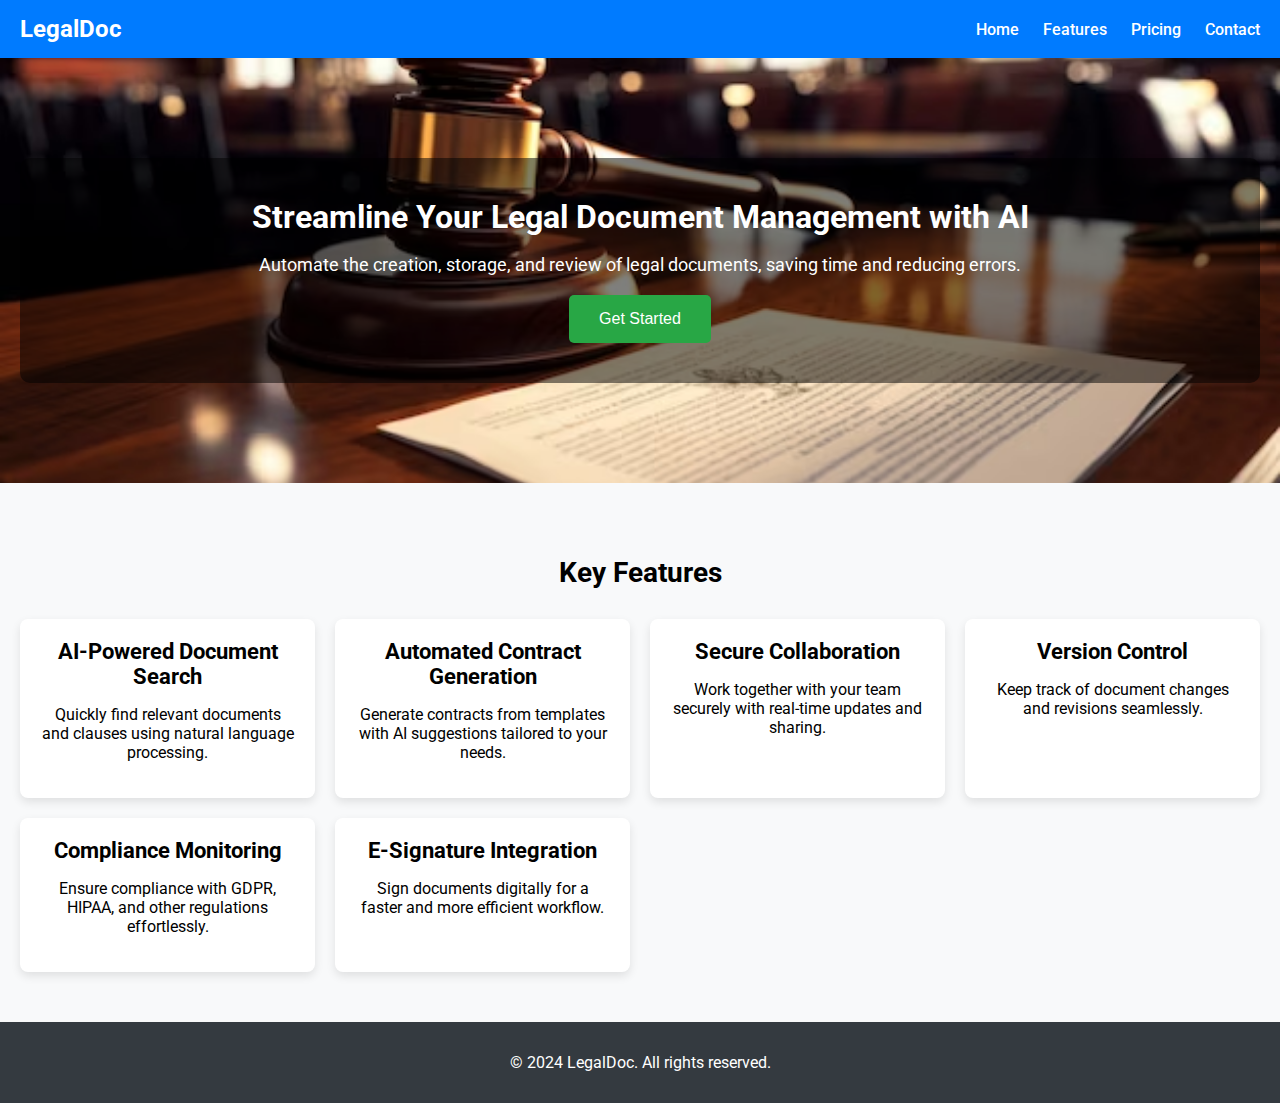
==== index.html @ 19429a94 "Add files via upload" ====
<!DOCTYPE html>
<html lang="en">
<head>
    <meta charset="UTF-8">
    <meta name="viewport" content="width=device-width, initial-scale=1.0">
    <title>LegalDoc - AI-Powered Legal Document Management System</title>
    <link rel="stylesheet" href="style.css">
    <link href="https://fonts.googleapis.com/css2?family=Roboto:wght@300;400;500;700&display=swap" rel="stylesheet">
</head>
<body>
    <header>
        <nav>
            <h1>LegalDoc</h1>
            <ul>
                <li><a href="#">Home</a></li>
                <li><a href="#">Features</a></li>
                <li><a href="#">Pricing</a></li>
                <li><a href="#">Contact</a></li>
            </ul>
        </nav>
    </header>
    <main>
        <section class="hero">
            <div class="hero-content">
                <h2>Streamline Your Legal Document Management with AI</h2>
                <p>Automate the creation, storage, and review of legal documents, saving time and reducing errors.</p>
                <button class="cta-button">Get Started</button>
            </div>
        </section>
        <section class="features">
            <h2>Key Features</h2>
            <div class="feature-grid">
                <div class="feature-item">
                    <h3>AI-Powered Document Search</h3>
                    <p>Quickly find relevant documents and clauses using natural language processing.</p>
                </div>
                <div class="feature-item">
                    <h3>Automated Contract Generation</h3>
                    <p>Generate contracts from templates with AI suggestions tailored to your needs.</p>
                </div>
                <div class="feature-item">
                    <h3>Secure Collaboration</h3>
                    <p>Work together with your team securely with real-time updates and sharing.</p>
                </div>
                <div class="feature-item">
                    <h3>Version Control</h3>
                    <p>Keep track of document changes and revisions seamlessly.</p>
                </div>
                <div class="feature-item">
                    <h3>Compliance Monitoring</h3>
                    <p>Ensure compliance with GDPR, HIPAA, and other regulations effortlessly.</p>
                </div>
                <div class="feature-item">
                    <h3>E-Signature Integration</h3>
                    <p>Sign documents digitally for a faster and more efficient workflow.</p>
                </div>
            </div>
        </section>
    </main>
    <footer>
        <p>&copy; 2024 LegalDoc. All rights reserved.</p>
    </footer>
    <script src="script.js"></script>
</body>
</html>
---- style.css ----
body {
    font-family: 'Roboto', sans-serif;
    background-color: #f8f9fa;
    margin: 0;
    padding: 0;
}

header {
    background: #007bff;
    color: white;
    padding: 15px 0;
    text-align: center;
}

nav {
    display: flex;
    justify-content: space-between;
    align-items: center;
    padding: 0 20px;
}

nav h1 {
    margin: 0;
    font-size: 24px;
}

nav ul {
    list-style-type: none;
    padding: 0;
    margin: 0;
}

nav ul li {
    display: inline;
    margin-left: 20px;
}

nav ul li a {
    color: white;
    text-decoration: none;
    font-weight: 500;
    transition: color 0.3s;
}

nav ul li a:hover {
    color: #e0e0e0;
}

.hero {
    background: url('Backgroundimg.png') center/cover no-repeat; /* Placeholder image */
    color: white;
    text-align: center;
    padding: 100px 20px;
}

.hero-content {
    background: rgba(0, 0, 0, 0.5);
    padding: 40px;
    border-radius: 10px;
}

.hero h2 {
    font-size: 32px;
    margin: 0 0 10px;
}

.hero p {
    font-size: 18px;
    margin-bottom: 20px;
}

.cta-button {
    background-color: #28a745;
    color: white;
    padding: 15px 30px;
    border: none;
    border-radius: 5px;
    cursor: pointer;
    font-size: 16px;
    transition: background 0.3s;
}

.cta-button:hover {
    background-color: #218838;
}

.features {
    text-align: center;
    padding: 50px 20px;
}

.features h2 {
    margin-bottom: 30px;
    font-size: 28px;
}

.feature-grid {
    display: grid;
    grid-template-columns: repeat(auto-fill, minmax(250px, 1fr));
    gap: 20px;
}

.feature-item {
    background: white;
    border-radius: 8px;
    padding: 20px;
    box-shadow: 0 4px 10px rgba(0, 0, 0, 0.1);
    transition: transform 0.3s;
}

.feature-item:hover {
    transform: translateY(-5px);
}

.feature-item h3 {
    margin: 0 0 10px;
    font-size: 22px;
}

footer {
    background: #343a40;
    color: white;
    text-align: center;
    padding: 15px 0;
    position: relative;
    bottom: 0;
    width: 100%;
}
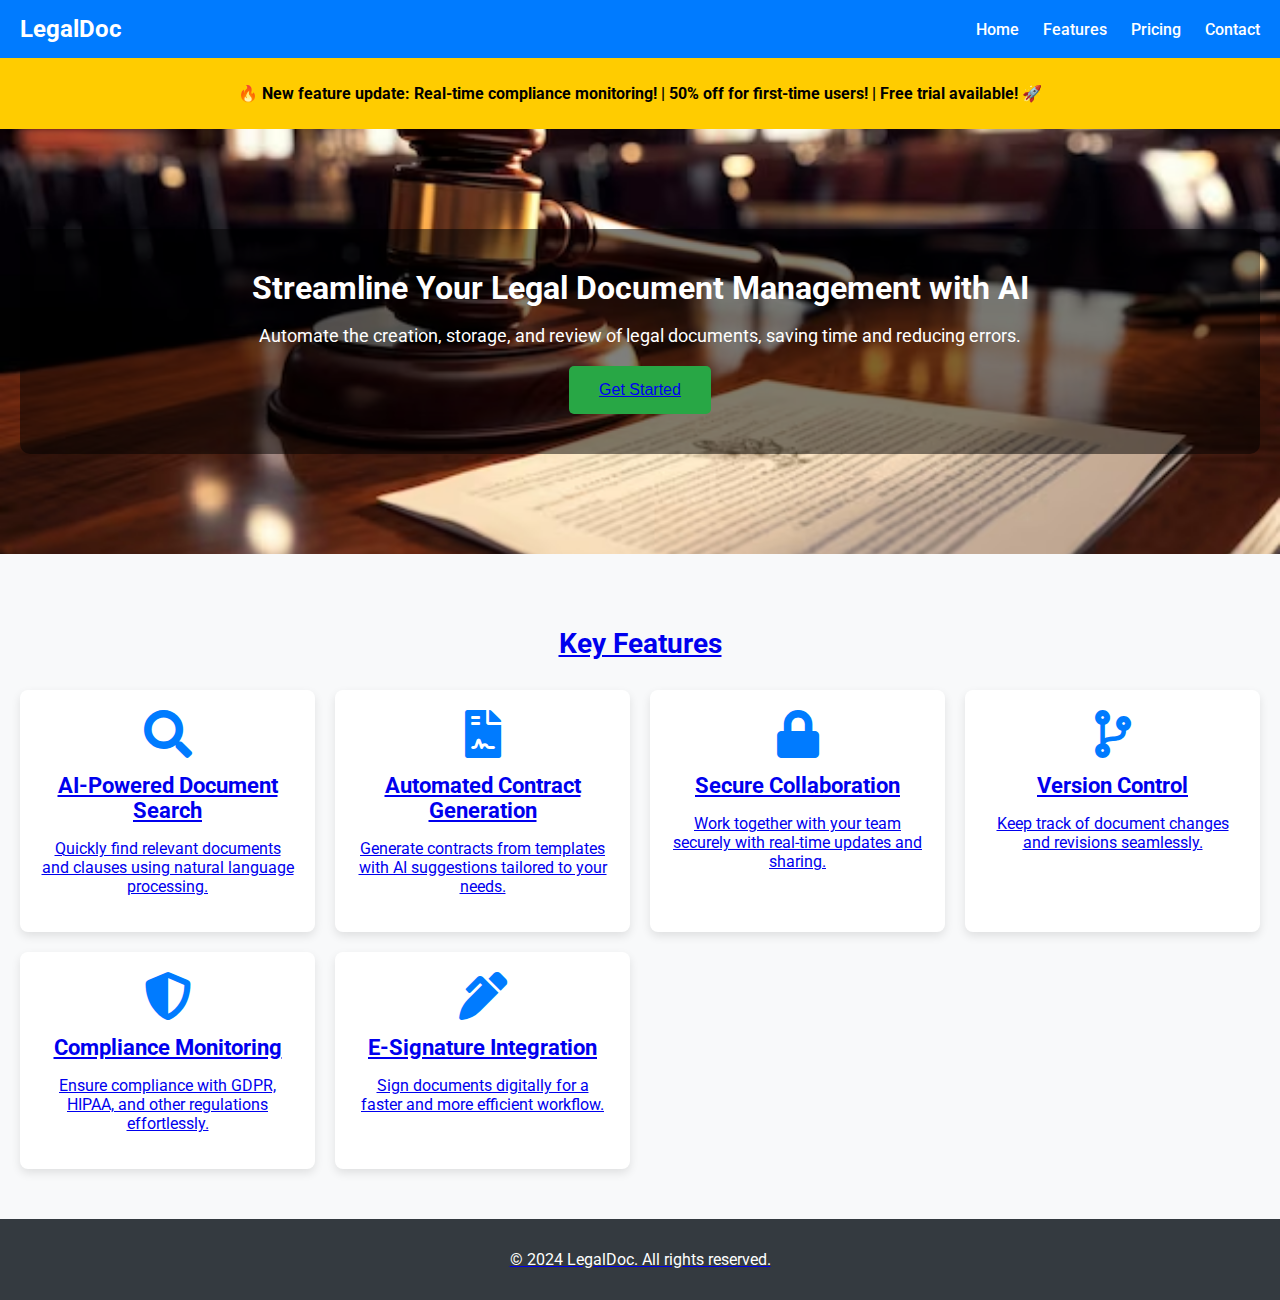
==== commit b605f58d: "Add files via upload" ====
--- a/index.html
+++ b/index.html
@@ -3,63 +3,81 @@
 <head>
     <meta charset="UTF-8">
     <meta name="viewport" content="width=device-width, initial-scale=1.0">
-    <title>LegalDoc - AI-Powered Legal Document Management System</title>
+    <title>LegalDoc - AI-Powered Legal Document Management</title>
     <link rel="stylesheet" href="style.css">
     <link href="https://fonts.googleapis.com/css2?family=Roboto:wght@300;400;500;700&display=swap" rel="stylesheet">
+    <link href="https://cdnjs.cloudflare.com/ajax/libs/font-awesome/5.15.3/css/all.min.css" rel="stylesheet">
 </head>
 <body>
     <header>
         <nav>
             <h1>LegalDoc</h1>
             <ul>
-                <li><a href="#">Home</a></li>
-                <li><a href="#">Features</a></li>
-                <li><a href="#">Pricing</a></li>
-                <li><a href="#">Contact</a></li>
+                <li><a href="#home">Home</a></li>
+                <li><a href="#features">Features</a></li>
+                <li><a href="#pricing">Pricing</a></li>
+                <li><a href="#contact">Contact</a></li>
             </ul>
         </nav>
     </header>
+
+    <!-- Marquee for Announcements -->
+    <section class="marquee">
+        <div class="marquee-content">
+            <p>🔥 New feature update: Real-time compliance monitoring! | 50% off for first-time users! | Free trial available! 🚀</p>
+        </div>
+    </section>
+
     <main>
-        <section class="hero">
+        <section class="hero" id="home">
             <div class="hero-content">
                 <h2>Streamline Your Legal Document Management with AI</h2>
                 <p>Automate the creation, storage, and review of legal documents, saving time and reducing errors.</p>
-                <button class="cta-button">Get Started</button>
+                <button class="cta-button"><a href="Page2.html">Get Started</button>
             </div>
         </section>
-        <section class="features">
+
+        <section class="features" id="features">
             <h2>Key Features</h2>
             <div class="feature-grid">
-                <div class="feature-item">
+                <div class="feature-item pop-out">
+                    <i class="fas fa-search fa-3x"></i>
                     <h3>AI-Powered Document Search</h3>
                     <p>Quickly find relevant documents and clauses using natural language processing.</p>
                 </div>
-                <div class="feature-item">
+                <div class="feature-item pop-out">
+                    <i class="fas fa-file-contract fa-3x"></i>
                     <h3>Automated Contract Generation</h3>
                     <p>Generate contracts from templates with AI suggestions tailored to your needs.</p>
                 </div>
-                <div class="feature-item">
+                <div class="feature-item pop-out">
+                    <i class="fas fa-lock fa-3x"></i>
                     <h3>Secure Collaboration</h3>
                     <p>Work together with your team securely with real-time updates and sharing.</p>
                 </div>
-                <div class="feature-item">
+                <div class="feature-item pop-out">
+                    <i class="fas fa-code-branch fa-3x"></i>
                     <h3>Version Control</h3>
                     <p>Keep track of document changes and revisions seamlessly.</p>
                 </div>
-                <div class="feature-item">
+                <div class="feature-item pop-out">
+                    <i class="fas fa-shield-alt fa-3x"></i>
                     <h3>Compliance Monitoring</h3>
                     <p>Ensure compliance with GDPR, HIPAA, and other regulations effortlessly.</p>
                 </div>
-                <div class="feature-item">
+                <div class="feature-item pop-out">
+                    <i class="fas fa-pen-alt fa-3x"></i>
                     <h3>E-Signature Integration</h3>
                     <p>Sign documents digitally for a faster and more efficient workflow.</p>
                 </div>
             </div>
         </section>
     </main>
+
     <footer>
         <p>&copy; 2024 LegalDoc. All rights reserved.</p>
     </footer>
+
     <script src="script.js"></script>
 </body>
 </html>
--- a/style.css
+++ b/style.css
@@ -46,8 +46,32 @@
     color: #e0e0e0;
 }
 
+/* Marquee Section */
+.marquee {
+    background-color: #ffcc00;
+    color: black;
+    padding: 10px 0;
+    text-align: center;
+    font-weight: bold;
+}
+
+.marquee-content {
+    display: inline-block;
+    animation: scroll-left 10s linear infinite;
+}
+
+@keyframes scroll-left {
+    0% {
+        transform: translateX(100%);
+    }
+    100% {
+        transform: translateX(-100%);
+    }
+}
+
+/* Hero Section */
 .hero {
-    background: url('Backgroundimg.png') center/cover no-repeat; /* Placeholder image */
+    background: url('Backgroundimg.png') center/cover no-repeat;
     color: white;
     text-align: center;
     padding: 100px 20px;
@@ -77,13 +101,15 @@
     border-radius: 5px;
     cursor: pointer;
     font-size: 16px;
-    transition: background 0.3s;
+    transition: background 0.3s, transform 0.3s;
 }
 
 .cta-button:hover {
     background-color: #218838;
+    transform: scale(1.05);
 }
 
+/* Features Section */
 .features {
     text-align: center;
     padding: 50px 20px;
@@ -108,8 +134,17 @@
     transition: transform 0.3s;
 }
 
-.feature-item:hover {
-    transform: translateY(-5px);
+.pop-out {
+    transition: transform 0.3s;
+}
+
+.pop-out:hover {
+    transform: translateY(-10px) scale(1.05);
+}
+
+.feature-item i {
+    margin-bottom: 15px;
+    color: #007bff;
 }
 
 .feature-item h3 {
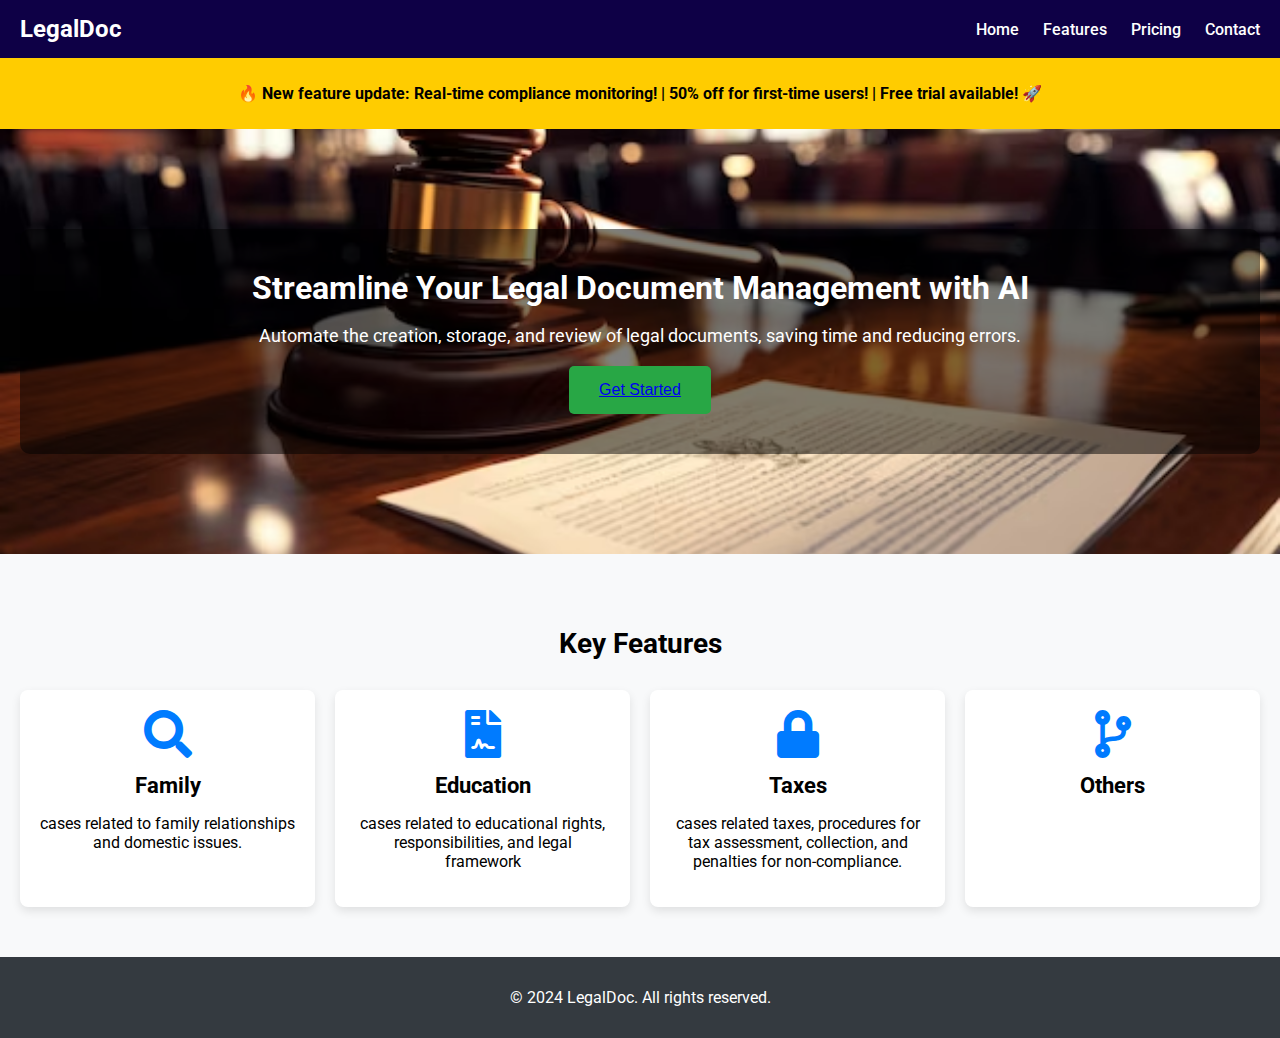
==== commit c223887b: "Add files via upload" ====
--- a/index.html
+++ b/index.html
@@ -9,7 +9,7 @@
     <link href="https://cdnjs.cloudflare.com/ajax/libs/font-awesome/5.15.3/css/all.min.css" rel="stylesheet">
 </head>
 <body>
-    <header>
+  <header>
         <nav>
             <h1>LegalDoc</h1>
             <ul>
@@ -20,60 +20,48 @@
             </ul>
         </nav>
     </header>
-
-    <!-- Marquee for Announcements -->
     <section class="marquee">
         <div class="marquee-content">
             <p>🔥 New feature update: Real-time compliance monitoring! | 50% off for first-time users! | Free trial available! 🚀</p>
         </div>
     </section>
-
     <main>
         <section class="hero" id="home">
             <div class="hero-content">
                 <h2>Streamline Your Legal Document Management with AI</h2>
                 <p>Automate the creation, storage, and review of legal documents, saving time and reducing errors.</p>
-                <button class="cta-button"><a href="Page2.html">Get Started</button>
+                <button id="verifyBtn" class="cta-button"><a href="Page2.html">Get Started</a></button>
             </div>
         </section>
-
         <section class="features" id="features">
             <h2>Key Features</h2>
             <div class="feature-grid">
                 <div class="feature-item pop-out">
                     <i class="fas fa-search fa-3x"></i>
-                    <h3>AI-Powered Document Search</h3>
-                    <p>Quickly find relevant documents and clauses using natural language processing.</p>
+                    <h3>Family</h3>
+                    <p>cases related to family relationships and domestic issues.</p>
                 </div>
                 <div class="feature-item pop-out">
                     <i class="fas fa-file-contract fa-3x"></i>
-                    <h3>Automated Contract Generation</h3>
-                    <p>Generate contracts from templates with AI suggestions tailored to your needs.</p>
+                    <h3>Education</h3>
+                    <p>cases related to  educational  rights, responsibilities, and legal framework</p>
                 </div>
                 <div class="feature-item pop-out">
                     <i class="fas fa-lock fa-3x"></i>
-                    <h3>Secure Collaboration</h3>
-                    <p>Work together with your team securely with real-time updates and sharing.</p>
+                    <h3>Taxes</h3>
+                    <p>cases related  taxes, procedures for tax assessment, collection, and penalties for non-compliance.</p>
                 </div>
                 <div class="feature-item pop-out">
                     <i class="fas fa-code-branch fa-3x"></i>
-                    <h3>Version Control</h3>
-                    <p>Keep track of document changes and revisions seamlessly.</p>
+                    <h3>Others</h3>
+                   
                 </div>
-                <div class="feature-item pop-out">
-                    <i class="fas fa-shield-alt fa-3x"></i>
-                    <h3>Compliance Monitoring</h3>
-                    <p>Ensure compliance with GDPR, HIPAA, and other regulations effortlessly.</p>
-                </div>
-                <div class="feature-item pop-out">
-                    <i class="fas fa-pen-alt fa-3x"></i>
-                    <h3>E-Signature Integration</h3>
-                    <p>Sign documents digitally for a faster and more efficient workflow.</p>
-                </div>
+
             </div>
         </section>
     </main>
 
+    </div>
     <footer>
         <p>&copy; 2024 LegalDoc. All rights reserved.</p>
     </footer>
--- a/style.css
+++ b/style.css
@@ -6,7 +6,7 @@
 }
 
 header {
-    background: #007bff;
+    background: #0e0046;
     color: white;
     padding: 15px 0;
     text-align: center;
@@ -46,7 +46,6 @@
     color: #e0e0e0;
 }
 
-/* Marquee Section */
 .marquee {
     background-color: #ffcc00;
     color: black;
@@ -151,7 +150,39 @@
     margin: 0 0 10px;
     font-size: 22px;
 }
+button {
+    padding: 10px;
+    background-color: #007BFF;
+    color: white;
+    border: none;
+    border-radius: 4px;
+    cursor: pointer;
+}
 
+button:hover {
+    background-color: #0056b3;
+}
+
+.modal {
+    display: none;
+    position: fixed;
+    z-index: 1;
+    left: 0;
+    top: 0;
+    width: 100%;
+    height: 100%;
+    background-color: rgba(0, 0, 0, 0.5);
+    justify-content: center;
+    align-items: center;
+}
+
+.modal-content {
+    background-color: white;
+    padding: 20px;
+    border-radius: 10px;
+    text-align: center;
+    box-shadow: 0 0 15px rgba(0, 0, 0, 0.2);
+}
 footer {
     background: #343a40;
     color: white;
